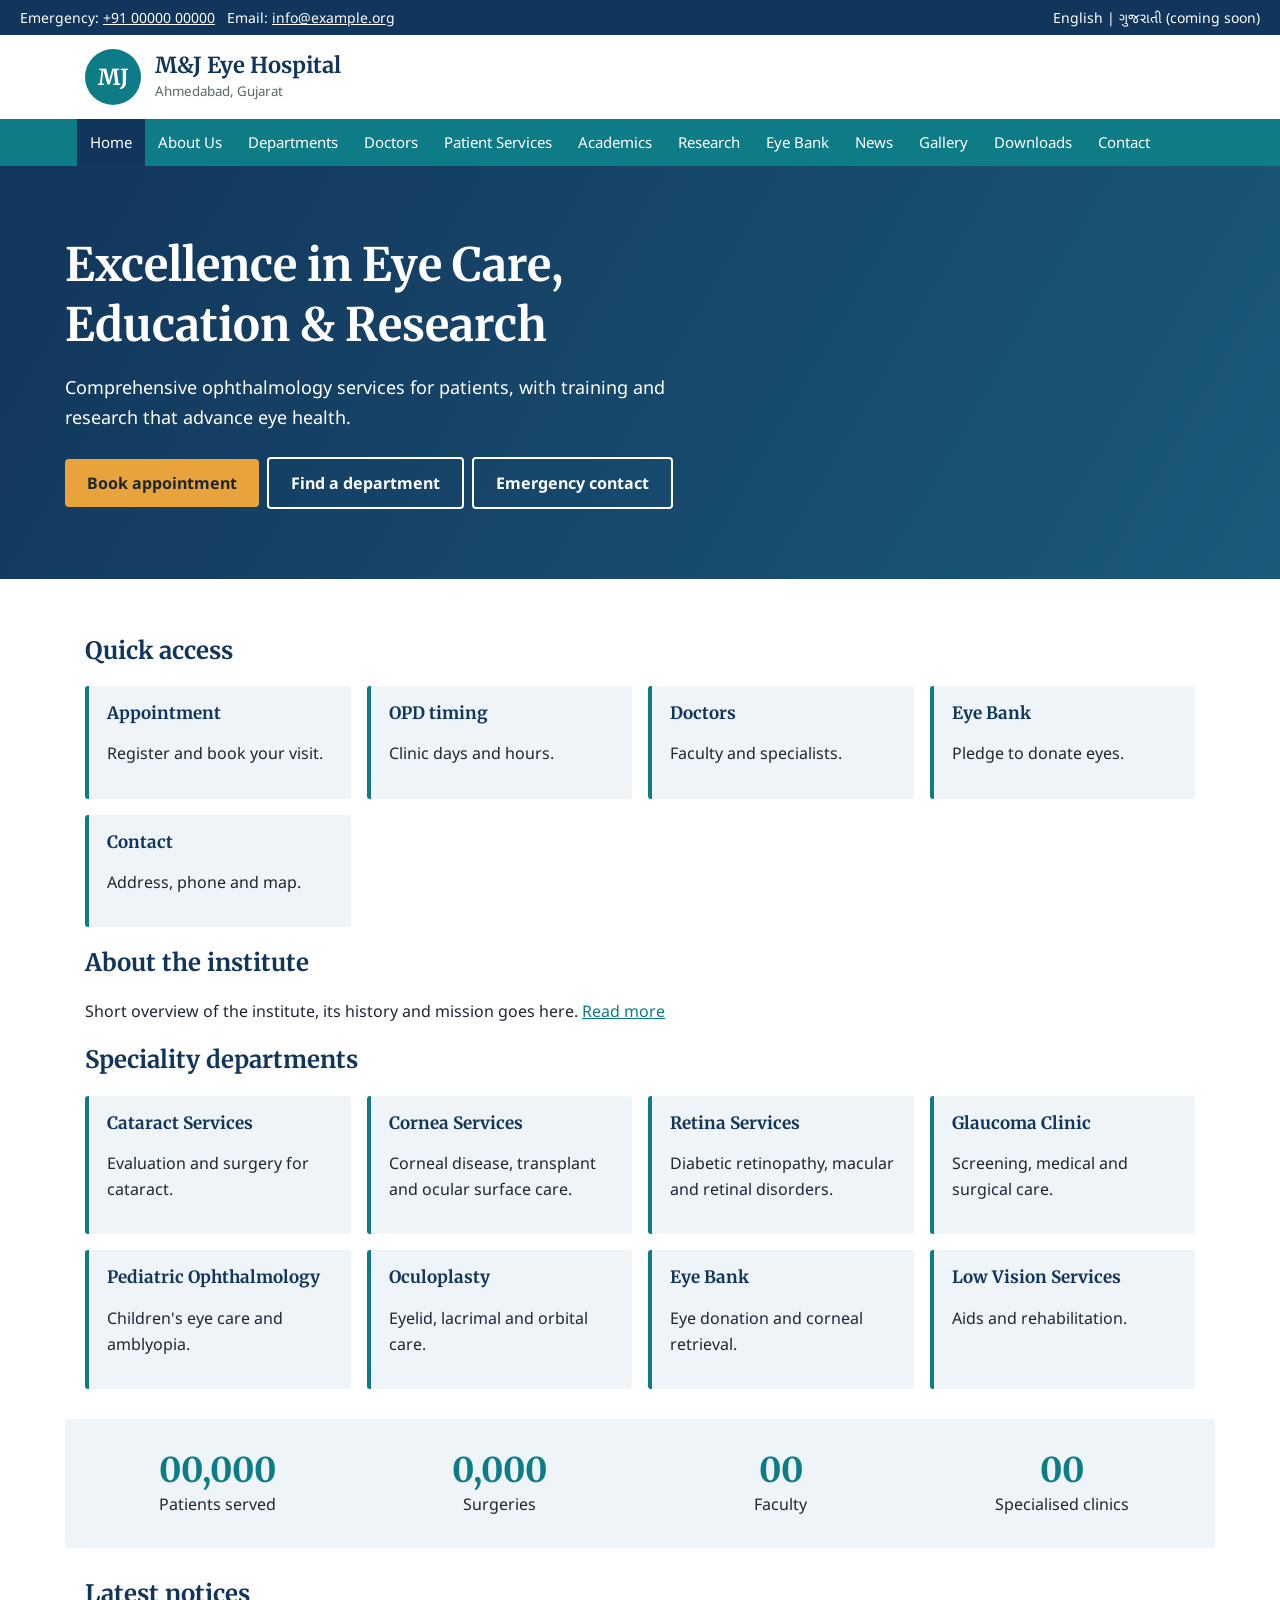
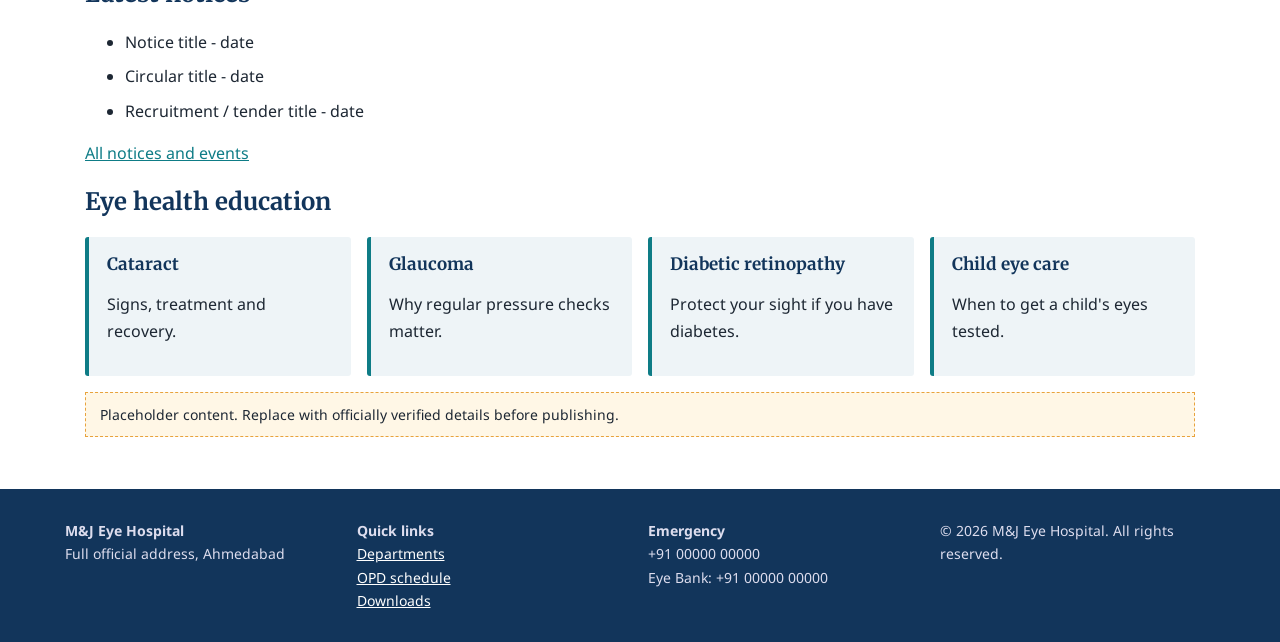
==== index.html @ 56517c9a "Add files via upload" ====
<!DOCTYPE html><html lang="en"><head><meta charset="utf-8"><meta name="viewport" content="width=device-width,initial-scale=1">
<title>Home | M&amp;J Eye Hospital, Ahmedabad</title><meta name="description" content="Eye care, education and research - M&amp;J Eye Hospital, Ahmedabad.">
<link rel="stylesheet" href="https://fonts.googleapis.com/css2?family=Merriweather:wght@700&family=Noto+Sans:wght@400;700&family=Noto+Sans+Gujarati&display=swap"><link rel="stylesheet" href="style.css"></head><body>
<div class="top"><span>Emergency: <a href="tel:+910000000000">+91 00000 00000</a> &nbsp; Email: <a href="mailto:info@example.org">info@example.org</a></span><span>English | ગુજરાતી (coming soon)</span></div>
<div class="brand"><div class="logo" aria-hidden="true">MJ</div><div><b>M&amp;J Eye Hospital</b><small>Ahmedabad, Gujarat</small></div></div>
<nav aria-label="Main"><ul><li><a href="index.html" class=on aria-current=page>Home</a></li><li><a href="about.html">About Us</a></li><li><a href="departments.html">Departments</a></li><li><a href="doctors.html">Doctors</a></li><li><a href="patient-services.html">Patient Services</a></li><li><a href="academics.html">Academics</a></li><li><a href="research.html">Research</a></li><li><a href="eye-bank.html">Eye Bank</a></li><li><a href="news.html">News</a></li><li><a href="gallery.html">Gallery</a></li><li><a href="downloads.html">Downloads</a></li><li><a href="contact.html">Contact</a></li></ul></nav><section class="hero"><div><h1>Excellence in Eye Care, Education &amp; Research</h1><p>Comprehensive ophthalmology services for patients, with training and research that advance eye health.</p><a class="btn" href="patient-services.html">Book appointment</a><a class="btn alt" href="departments.html">Find a department</a><a class="btn alt" href="contact.html">Emergency contact</a></div></section><main class="wrap"><h2>Quick access</h2><div class="grid"><div class="card"><h3>Appointment</h3><p>Register and book your visit.</p></div><div class="card"><h3>OPD timing</h3><p>Clinic days and hours.</p></div><div class="card"><h3>Doctors</h3><p>Faculty and specialists.</p></div><div class="card"><h3>Eye Bank</h3><p>Pledge to donate eyes.</p></div><div class="card"><h3>Contact</h3><p>Address, phone and map.</p></div></div>
<h2>About the institute</h2><p>Short overview of the institute, its history and mission goes here. <a href="about.html">Read more</a></p>
<h2>Speciality departments</h2><div class="grid"><div class="card"><h3>Cataract Services</h3><p>Evaluation and surgery for cataract.</p></div><div class="card"><h3>Cornea Services</h3><p>Corneal disease, transplant and ocular surface care.</p></div><div class="card"><h3>Retina Services</h3><p>Diabetic retinopathy, macular and retinal disorders.</p></div><div class="card"><h3>Glaucoma Clinic</h3><p>Screening, medical and surgical care.</p></div><div class="card"><h3>Pediatric Ophthalmology</h3><p>Children's eye care and amblyopia.</p></div><div class="card"><h3>Oculoplasty</h3><p>Eyelid, lacrimal and orbital care.</p></div><div class="card"><h3>Eye Bank</h3><p>Eye donation and corneal retrieval.</p></div><div class="card"><h3>Low Vision Services</h3><p>Aids and rehabilitation.</p></div></div>
<div class="stats" style="margin:30px -20px;padding:30px 20px"><div class="grid"><div><b>00,000</b>Patients served</div><div><b>0,000</b>Surgeries</div><div><b>00</b>Faculty</div><div><b>00</b>Specialised clinics</div></div></div>
<h2>Latest notices</h2><ul class="notice"><li>Notice title - date</li><li>Circular title - date</li><li>Recruitment / tender title - date</li></ul><p><a href="news.html">All notices and events</a></p>
<h2>Eye health education</h2><div class="grid"><div class="card"><h3>Cataract</h3><p>Signs, treatment and recovery.</p></div><div class="card"><h3>Glaucoma</h3><p>Why regular pressure checks matter.</p></div><div class="card"><h3>Diabetic retinopathy</h3><p>Protect your sight if you have diabetes.</p></div><div class="card"><h3>Child eye care</h3><p>When to get a child's eyes tested.</p></div></div><p class="ph">Placeholder content. Replace with officially verified details before publishing.</p></main>
<footer><div class="grid"><div><b>M&amp;J Eye Hospital</b><br>Full official address, Ahmedabad</div><div><b>Quick links</b><br><a href="departments.html">Departments</a><br><a href="doctors.html">OPD schedule</a><br><a href="downloads.html">Downloads</a></div><div><b>Emergency</b><br>+91 00000 00000<br>Eye Bank: +91 00000 00000</div><div>&copy; 2026 M&amp;J Eye Hospital. All rights reserved.</div></div></footer></body></html>
---- style.css ----
*{box-sizing:border-box}:root{--navy:#12355B;--teal:#0E7C86;--mist:#EEF4F7;--amber:#E8A33D;--ink:#1d2733}
body{margin:0;font:16px/1.65 'Noto Sans','Noto Sans Gujarati',sans-serif;color:var(--ink);background:#fff}
h1,h2,h3{font-family:'Merriweather',serif;color:var(--navy);line-height:1.3}a{color:var(--teal)}
.top{background:var(--navy);color:#fff;font-size:14px;padding:6px 20px;display:flex;justify-content:space-between;flex-wrap:wrap;gap:8px}.top a{color:#fff}
.brand{display:flex;align-items:center;gap:14px;padding:14px 20px;max-width:1150px;margin:auto}.logo{width:56px;height:56px;border-radius:50%;background:var(--teal);color:#fff;display:grid;place-items:center;font:700 22px Merriweather,serif}
.brand b{font:700 22px Merriweather,serif;color:var(--navy)}.brand small{display:block;color:#566}
nav{background:var(--teal)}nav ul{list-style:none;margin:auto;padding:0 12px;max-width:1150px;display:flex;flex-wrap:wrap}nav a{display:block;padding:11px 13px;color:#fff;text-decoration:none;font-size:15px}nav a:hover,nav a.on{background:var(--navy)}
a:focus-visible,button:focus-visible{outline:3px solid var(--amber);outline-offset:2px}
.wrap{max-width:1150px;margin:auto;padding:36px 20px}
.hero{background:linear-gradient(120deg,var(--navy),#1b5a7a);color:#fff;padding:70px 20px}.hero div{max-width:1150px;margin:auto}.hero h1{color:#fff;font-size:clamp(28px,5vw,46px);margin:0 0 10px;max-width:700px}.hero p{max-width:600px;font-size:18px}
.btn{display:inline-block;background:var(--amber);color:#1d2733;padding:11px 22px;border-radius:4px;font-weight:700;text-decoration:none;margin:6px 8px 0 0}.btn.alt{background:transparent;color:#fff;border:2px solid #fff}
.grid{display:grid;grid-template-columns:repeat(auto-fit,minmax(210px,1fr));gap:16px}
.card{background:var(--mist);border-left:4px solid var(--teal);padding:16px 18px;border-radius:3px}.card h3{margin:0 0 6px;font-size:17px}
.stats{background:var(--mist)}.stats .grid{text-align:center}.stats b{display:block;font:700 34px Merriweather,serif;color:var(--teal)}
.notice li{margin-bottom:8px}.ph{background:#fff7e6;border:1px dashed var(--amber);padding:10px 14px;font-size:14px;margin:16px 0}
.pic{aspect-ratio:4/3;background:#cfdde5;display:grid;place-items:center;color:#456;border-radius:3px}
table{border-collapse:collapse;width:100%}td,th{border:1px solid #c9d6de;padding:8px 10px;text-align:left}th{background:var(--mist)}
input,textarea{width:100%;padding:10px;border:1px solid #9ab;border-radius:3px;font:inherit;margin:4px 0 12px}
footer{background:var(--navy);color:#dde;padding:30px 20px;font-size:14px}footer .grid{max-width:1150px;margin:auto}footer a{color:#fff}
@media(max-width:640px){nav a{padding:9px 10px}}@media print{nav,.top{display:none}}
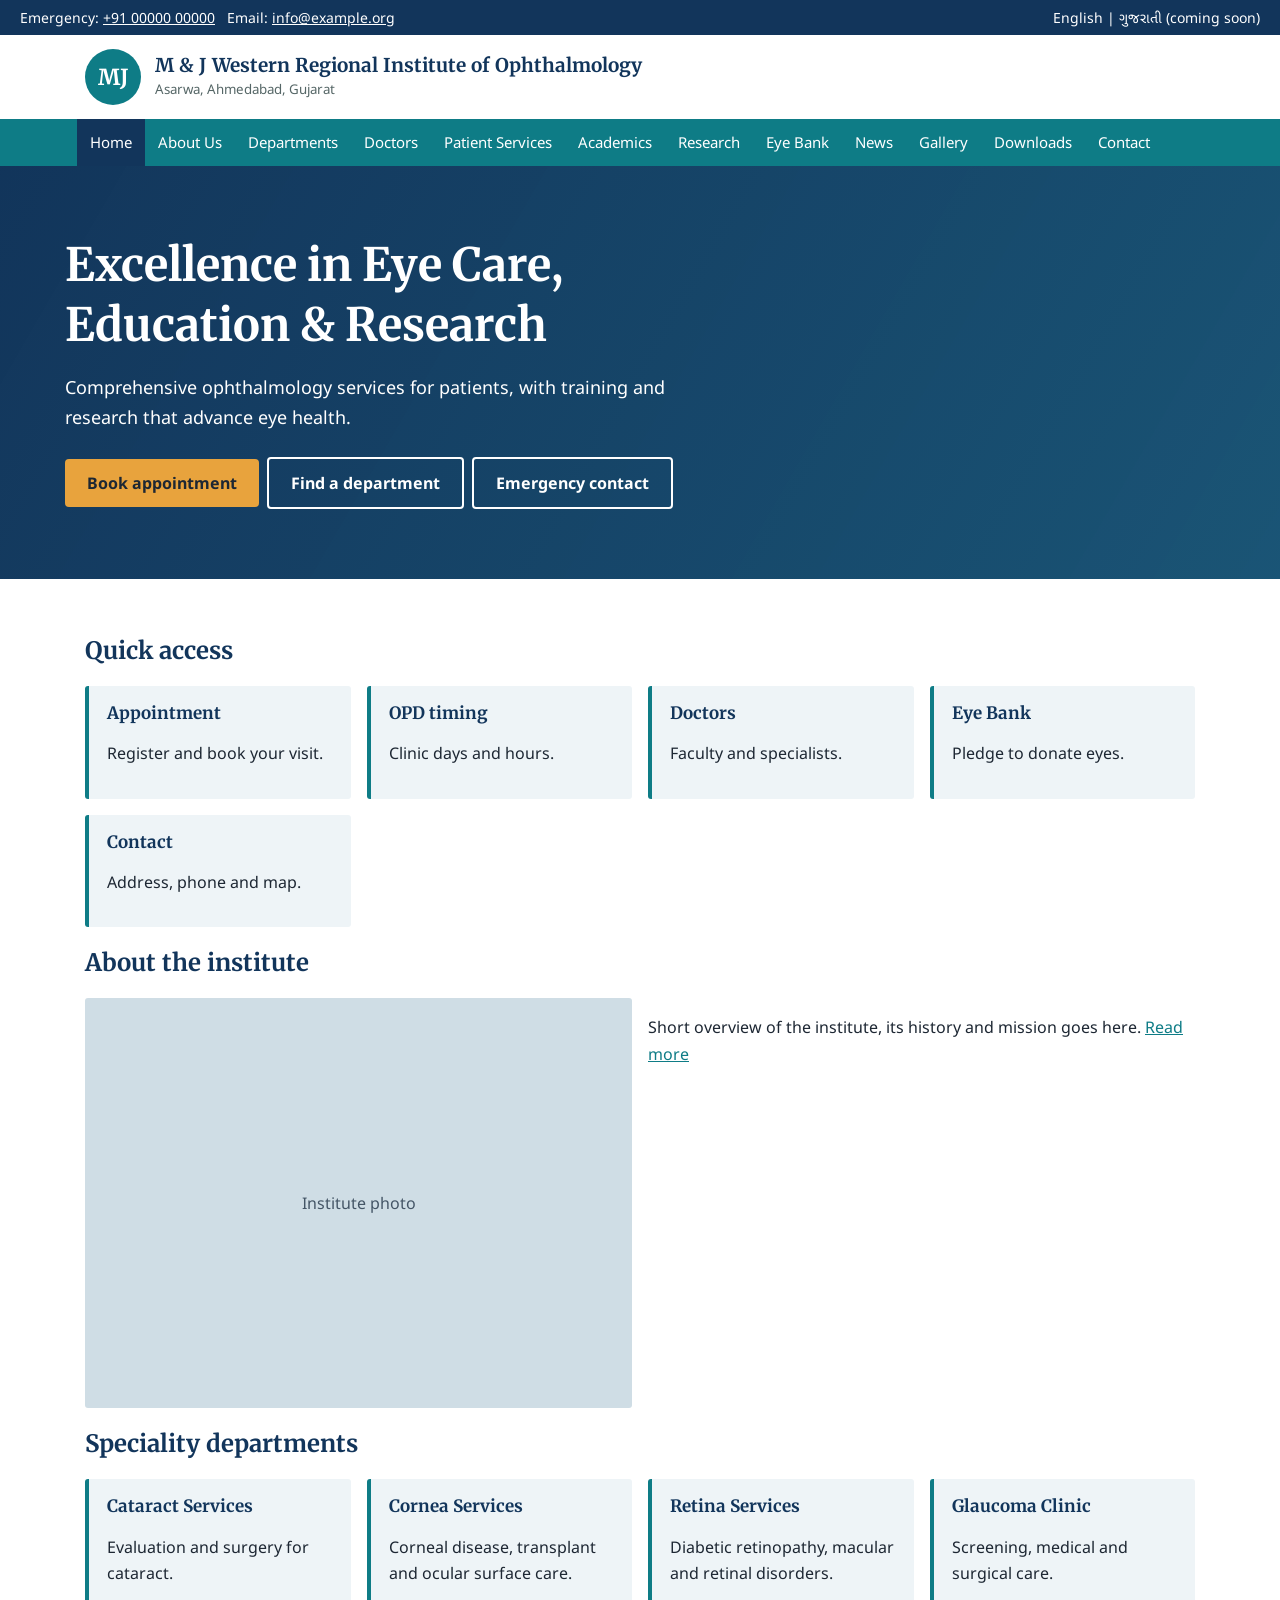
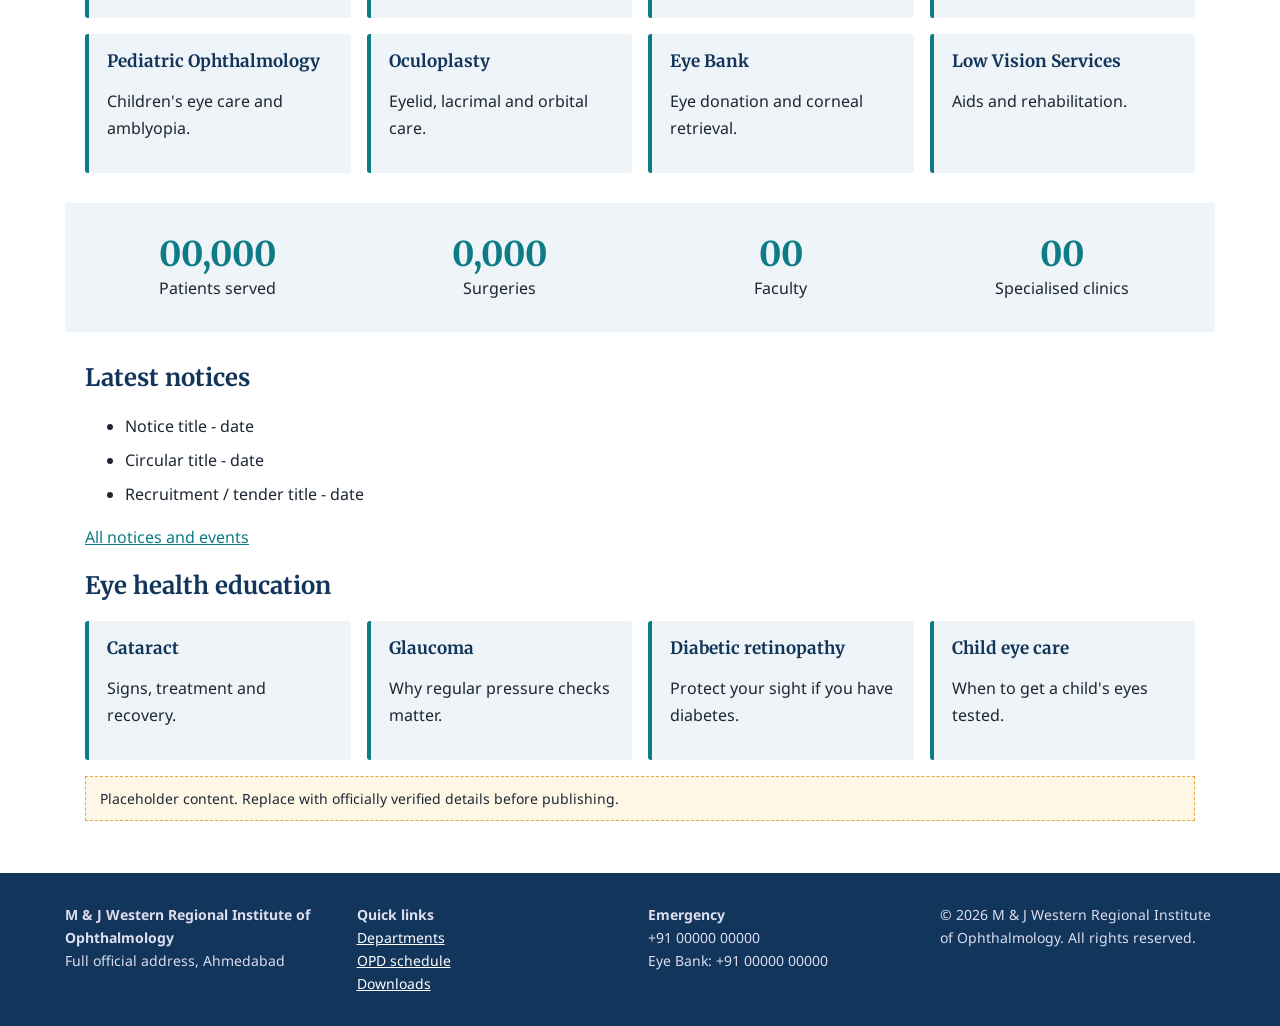
==== commit ead1ea1a: "Add files via upload" ====
--- a/index.html
+++ b/index.html
@@ -1,12 +1,12 @@
 <!DOCTYPE html><html lang="en"><head><meta charset="utf-8"><meta name="viewport" content="width=device-width,initial-scale=1">
-<title>Home | M&amp;J Eye Hospital, Ahmedabad</title><meta name="description" content="Eye care, education and research - M&amp;J Eye Hospital, Ahmedabad.">
+<title>Home | M &amp; J Western Regional Institute of Ophthalmology, Ahmedabad</title><meta name="description" content="Eye care, education and research - M &amp; J Western Regional Institute of Ophthalmology, Ahmedabad.">
 <link rel="stylesheet" href="https://fonts.googleapis.com/css2?family=Merriweather:wght@700&family=Noto+Sans:wght@400;700&family=Noto+Sans+Gujarati&display=swap"><link rel="stylesheet" href="style.css"></head><body>
 <div class="top"><span>Emergency: <a href="tel:+910000000000">+91 00000 00000</a> &nbsp; Email: <a href="mailto:info@example.org">info@example.org</a></span><span>English | ગુજરાતી (coming soon)</span></div>
-<div class="brand"><div class="logo" aria-hidden="true">MJ</div><div><b>M&amp;J Eye Hospital</b><small>Ahmedabad, Gujarat</small></div></div>
+<div class="brand"><img class="logo" src="Webfoto/logo.png" alt="" width="56" height="56" onerror="this.outerHTML='<div class=logo aria-hidden=true>MJ</div>'"><div><b>M &amp; J Western Regional Institute of Ophthalmology</b><small>Asarwa, Ahmedabad, Gujarat</small></div></div>
 <nav aria-label="Main"><ul><li><a href="index.html" class=on aria-current=page>Home</a></li><li><a href="about.html">About Us</a></li><li><a href="departments.html">Departments</a></li><li><a href="doctors.html">Doctors</a></li><li><a href="patient-services.html">Patient Services</a></li><li><a href="academics.html">Academics</a></li><li><a href="research.html">Research</a></li><li><a href="eye-bank.html">Eye Bank</a></li><li><a href="news.html">News</a></li><li><a href="gallery.html">Gallery</a></li><li><a href="downloads.html">Downloads</a></li><li><a href="contact.html">Contact</a></li></ul></nav><section class="hero"><div><h1>Excellence in Eye Care, Education &amp; Research</h1><p>Comprehensive ophthalmology services for patients, with training and research that advance eye health.</p><a class="btn" href="patient-services.html">Book appointment</a><a class="btn alt" href="departments.html">Find a department</a><a class="btn alt" href="contact.html">Emergency contact</a></div></section><main class="wrap"><h2>Quick access</h2><div class="grid"><div class="card"><h3>Appointment</h3><p>Register and book your visit.</p></div><div class="card"><h3>OPD timing</h3><p>Clinic days and hours.</p></div><div class="card"><h3>Doctors</h3><p>Faculty and specialists.</p></div><div class="card"><h3>Eye Bank</h3><p>Pledge to donate eyes.</p></div><div class="card"><h3>Contact</h3><p>Address, phone and map.</p></div></div>
-<h2>About the institute</h2><p>Short overview of the institute, its history and mission goes here. <a href="about.html">Read more</a></p>
+<h2>About the institute</h2><div class="grid"><div class="pic"><img src="Webfoto/about.jpg" alt="" loading="lazy" onerror="this.remove()">Institute photo</div><p>Short overview of the institute, its history and mission goes here. <a href="about.html">Read more</a></p></div>
 <h2>Speciality departments</h2><div class="grid"><div class="card"><h3>Cataract Services</h3><p>Evaluation and surgery for cataract.</p></div><div class="card"><h3>Cornea Services</h3><p>Corneal disease, transplant and ocular surface care.</p></div><div class="card"><h3>Retina Services</h3><p>Diabetic retinopathy, macular and retinal disorders.</p></div><div class="card"><h3>Glaucoma Clinic</h3><p>Screening, medical and surgical care.</p></div><div class="card"><h3>Pediatric Ophthalmology</h3><p>Children's eye care and amblyopia.</p></div><div class="card"><h3>Oculoplasty</h3><p>Eyelid, lacrimal and orbital care.</p></div><div class="card"><h3>Eye Bank</h3><p>Eye donation and corneal retrieval.</p></div><div class="card"><h3>Low Vision Services</h3><p>Aids and rehabilitation.</p></div></div>
 <div class="stats" style="margin:30px -20px;padding:30px 20px"><div class="grid"><div><b>00,000</b>Patients served</div><div><b>0,000</b>Surgeries</div><div><b>00</b>Faculty</div><div><b>00</b>Specialised clinics</div></div></div>
 <h2>Latest notices</h2><ul class="notice"><li>Notice title - date</li><li>Circular title - date</li><li>Recruitment / tender title - date</li></ul><p><a href="news.html">All notices and events</a></p>
 <h2>Eye health education</h2><div class="grid"><div class="card"><h3>Cataract</h3><p>Signs, treatment and recovery.</p></div><div class="card"><h3>Glaucoma</h3><p>Why regular pressure checks matter.</p></div><div class="card"><h3>Diabetic retinopathy</h3><p>Protect your sight if you have diabetes.</p></div><div class="card"><h3>Child eye care</h3><p>When to get a child's eyes tested.</p></div></div><p class="ph">Placeholder content. Replace with officially verified details before publishing.</p></main>
-<footer><div class="grid"><div><b>M&amp;J Eye Hospital</b><br>Full official address, Ahmedabad</div><div><b>Quick links</b><br><a href="departments.html">Departments</a><br><a href="doctors.html">OPD schedule</a><br><a href="downloads.html">Downloads</a></div><div><b>Emergency</b><br>+91 00000 00000<br>Eye Bank: +91 00000 00000</div><div>&copy; 2026 M&amp;J Eye Hospital. All rights reserved.</div></div></footer></body></html>+<footer><div class="grid"><div><b>M &amp; J Western Regional Institute of Ophthalmology</b><br>Full official address, Ahmedabad</div><div><b>Quick links</b><br><a href="departments.html">Departments</a><br><a href="doctors.html">OPD schedule</a><br><a href="downloads.html">Downloads</a></div><div><b>Emergency</b><br>+91 00000 00000<br>Eye Bank: +91 00000 00000</div><div>&copy; 2026 M &amp; J Western Regional Institute of Ophthalmology. All rights reserved.</div></div></footer></body></html>
--- a/style.css
+++ b/style.css
@@ -2,19 +2,20 @@
 body{margin:0;font:16px/1.65 'Noto Sans','Noto Sans Gujarati',sans-serif;color:var(--ink);background:#fff}
 h1,h2,h3{font-family:'Merriweather',serif;color:var(--navy);line-height:1.3}a{color:var(--teal)}
 .top{background:var(--navy);color:#fff;font-size:14px;padding:6px 20px;display:flex;justify-content:space-between;flex-wrap:wrap;gap:8px}.top a{color:#fff}
-.brand{display:flex;align-items:center;gap:14px;padding:14px 20px;max-width:1150px;margin:auto}.logo{width:56px;height:56px;border-radius:50%;background:var(--teal);color:#fff;display:grid;place-items:center;font:700 22px Merriweather,serif}
+.brand{display:flex;align-items:center;gap:14px;padding:14px 20px;max-width:1150px;margin:auto}.logo{width:56px;height:56px;border-radius:50%;object-fit:contain;background:var(--teal);color:#fff;display:grid;place-items:center;font:700 22px Merriweather,serif}
 .brand b{font:700 22px Merriweather,serif;color:var(--navy)}.brand small{display:block;color:#566}
 nav{background:var(--teal)}nav ul{list-style:none;margin:auto;padding:0 12px;max-width:1150px;display:flex;flex-wrap:wrap}nav a{display:block;padding:11px 13px;color:#fff;text-decoration:none;font-size:15px}nav a:hover,nav a.on{background:var(--navy)}
 a:focus-visible,button:focus-visible{outline:3px solid var(--amber);outline-offset:2px}
 .wrap{max-width:1150px;margin:auto;padding:36px 20px}
-.hero{background:linear-gradient(120deg,var(--navy),#1b5a7a);color:#fff;padding:70px 20px}.hero div{max-width:1150px;margin:auto}.hero h1{color:#fff;font-size:clamp(28px,5vw,46px);margin:0 0 10px;max-width:700px}.hero p{max-width:600px;font-size:18px}
+.hero{background:linear-gradient(120deg,rgba(18,53,91,.92),rgba(27,90,122,.85)),url(Webfoto/hero.jpg) center/cover,var(--navy);color:#fff;padding:70px 20px}.hero div{max-width:1150px;margin:auto}.hero h1{color:#fff;font-size:clamp(28px,5vw,46px);margin:0 0 10px;max-width:700px}.hero p{max-width:600px;font-size:18px}
 .btn{display:inline-block;background:var(--amber);color:#1d2733;padding:11px 22px;border-radius:4px;font-weight:700;text-decoration:none;margin:6px 8px 0 0}.btn.alt{background:transparent;color:#fff;border:2px solid #fff}
 .grid{display:grid;grid-template-columns:repeat(auto-fit,minmax(210px,1fr));gap:16px}
 .card{background:var(--mist);border-left:4px solid var(--teal);padding:16px 18px;border-radius:3px}.card h3{margin:0 0 6px;font-size:17px}
 .stats{background:var(--mist)}.stats .grid{text-align:center}.stats b{display:block;font:700 34px Merriweather,serif;color:var(--teal)}
 .notice li{margin-bottom:8px}.ph{background:#fff7e6;border:1px dashed var(--amber);padding:10px 14px;font-size:14px;margin:16px 0}
-.pic{aspect-ratio:4/3;background:#cfdde5;display:grid;place-items:center;color:#456;border-radius:3px}
+.pic{position:relative;overflow:hidden;aspect-ratio:4/3;background:#cfdde5;display:grid;place-items:center;color:#456;border-radius:3px}
 table{border-collapse:collapse;width:100%}td,th{border:1px solid #c9d6de;padding:8px 10px;text-align:left}th{background:var(--mist)}
 input,textarea{width:100%;padding:10px;border:1px solid #9ab;border-radius:3px;font:inherit;margin:4px 0 12px}
 footer{background:var(--navy);color:#dde;padding:30px 20px;font-size:14px}footer .grid{max-width:1150px;margin:auto}footer a{color:#fff}
-@media(max-width:640px){nav a{padding:9px 10px}}@media print{nav,.top{display:none}}+@media(max-width:640px){nav a{padding:9px 10px}}@media print{nav,.top{display:none}}
+.pic img{position:absolute;inset:0;width:100%;height:100%;object-fit:cover}.brand b{font-size:19px}
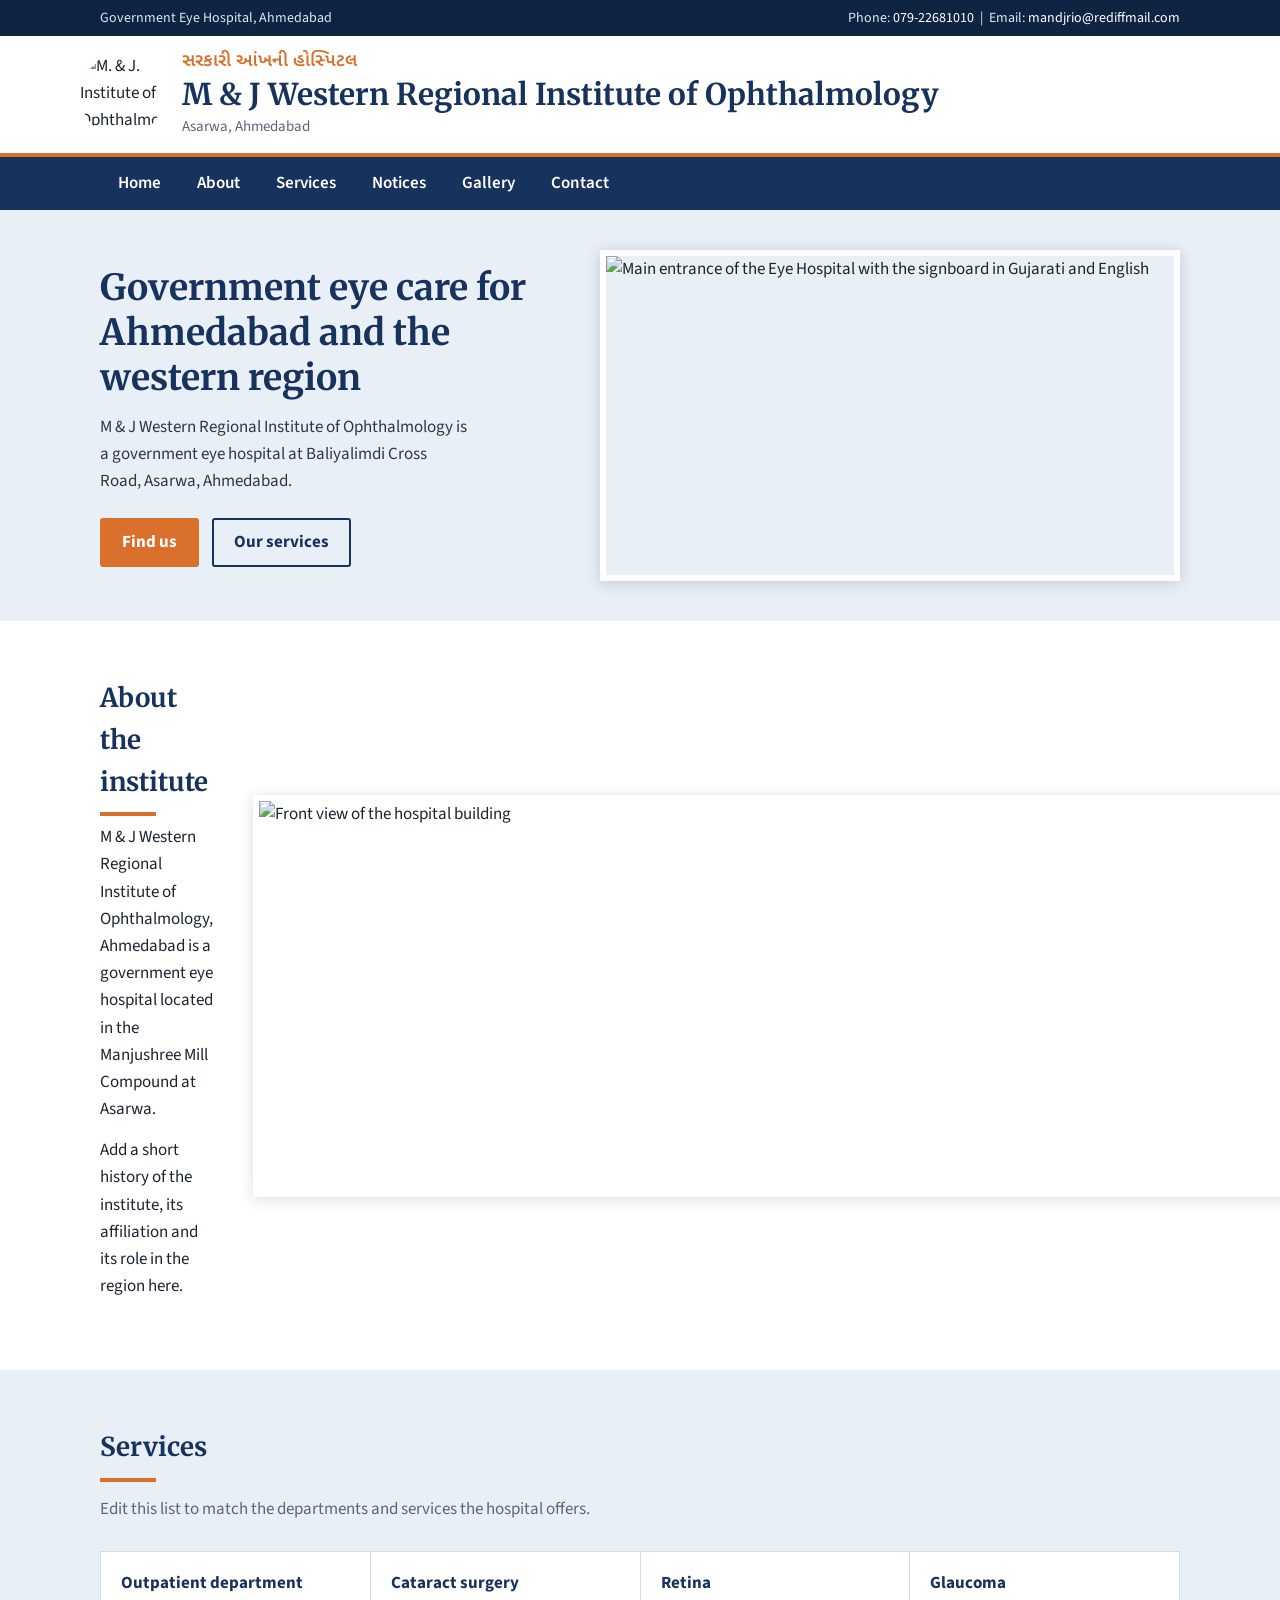
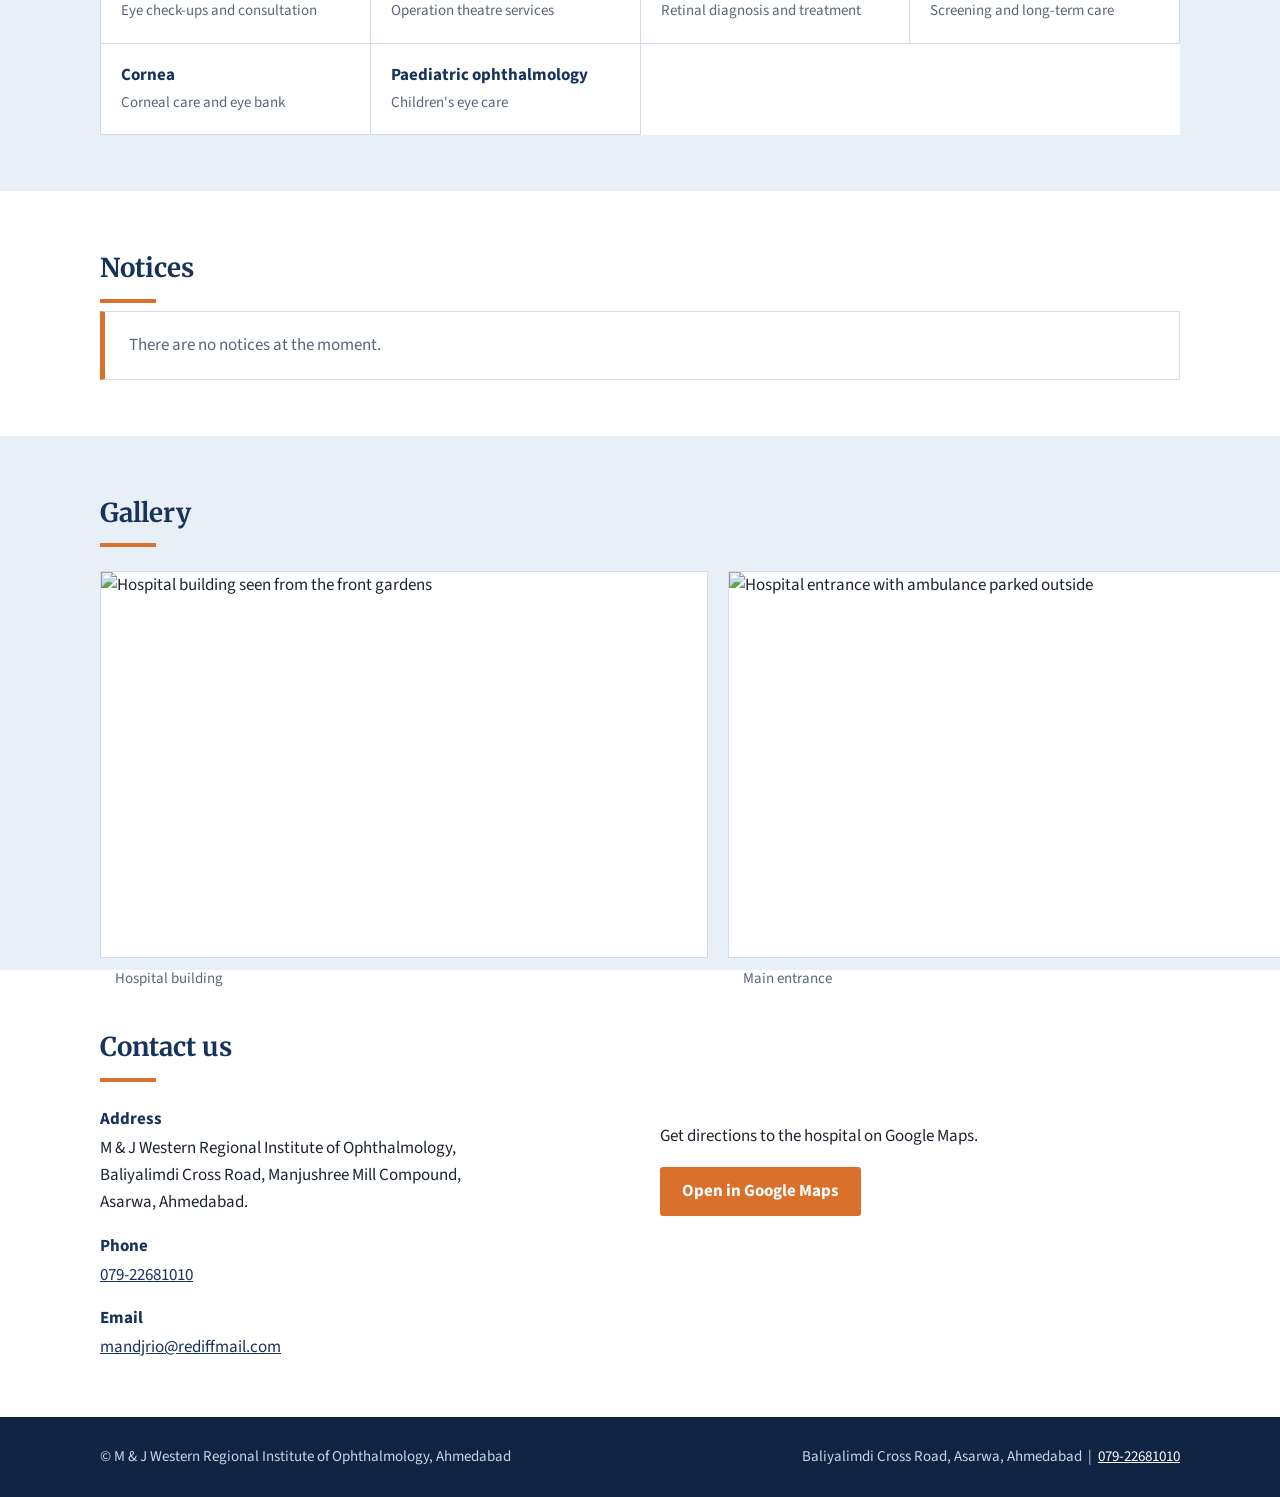
==== commit a6f54fb2: "Add files via upload" ====
--- a/index.html
+++ b/index.html
@@ -1,12 +1,249 @@
-<!DOCTYPE html><html lang="en"><head><meta charset="utf-8"><meta name="viewport" content="width=device-width,initial-scale=1">
-<title>Home | M &amp; J Western Regional Institute of Ophthalmology, Ahmedabad</title><meta name="description" content="Eye care, education and research - M &amp; J Western Regional Institute of Ophthalmology, Ahmedabad.">
-<link rel="stylesheet" href="https://fonts.googleapis.com/css2?family=Merriweather:wght@700&family=Noto+Sans:wght@400;700&family=Noto+Sans+Gujarati&display=swap"><link rel="stylesheet" href="style.css"></head><body>
-<div class="top"><span>Emergency: <a href="tel:+910000000000">+91 00000 00000</a> &nbsp; Email: <a href="mailto:info@example.org">info@example.org</a></span><span>English | ગુજરાતી (coming soon)</span></div>
-<div class="brand"><img class="logo" src="Webfoto/logo.png" alt="" width="56" height="56" onerror="this.outerHTML='<div class=logo aria-hidden=true>MJ</div>'"><div><b>M &amp; J Western Regional Institute of Ophthalmology</b><small>Asarwa, Ahmedabad, Gujarat</small></div></div>
-<nav aria-label="Main"><ul><li><a href="index.html" class=on aria-current=page>Home</a></li><li><a href="about.html">About Us</a></li><li><a href="departments.html">Departments</a></li><li><a href="doctors.html">Doctors</a></li><li><a href="patient-services.html">Patient Services</a></li><li><a href="academics.html">Academics</a></li><li><a href="research.html">Research</a></li><li><a href="eye-bank.html">Eye Bank</a></li><li><a href="news.html">News</a></li><li><a href="gallery.html">Gallery</a></li><li><a href="downloads.html">Downloads</a></li><li><a href="contact.html">Contact</a></li></ul></nav><section class="hero"><div><h1>Excellence in Eye Care, Education &amp; Research</h1><p>Comprehensive ophthalmology services for patients, with training and research that advance eye health.</p><a class="btn" href="patient-services.html">Book appointment</a><a class="btn alt" href="departments.html">Find a department</a><a class="btn alt" href="contact.html">Emergency contact</a></div></section><main class="wrap"><h2>Quick access</h2><div class="grid"><div class="card"><h3>Appointment</h3><p>Register and book your visit.</p></div><div class="card"><h3>OPD timing</h3><p>Clinic days and hours.</p></div><div class="card"><h3>Doctors</h3><p>Faculty and specialists.</p></div><div class="card"><h3>Eye Bank</h3><p>Pledge to donate eyes.</p></div><div class="card"><h3>Contact</h3><p>Address, phone and map.</p></div></div>
-<h2>About the institute</h2><div class="grid"><div class="pic"><img src="Webfoto/about.jpg" alt="" loading="lazy" onerror="this.remove()">Institute photo</div><p>Short overview of the institute, its history and mission goes here. <a href="about.html">Read more</a></p></div>
-<h2>Speciality departments</h2><div class="grid"><div class="card"><h3>Cataract Services</h3><p>Evaluation and surgery for cataract.</p></div><div class="card"><h3>Cornea Services</h3><p>Corneal disease, transplant and ocular surface care.</p></div><div class="card"><h3>Retina Services</h3><p>Diabetic retinopathy, macular and retinal disorders.</p></div><div class="card"><h3>Glaucoma Clinic</h3><p>Screening, medical and surgical care.</p></div><div class="card"><h3>Pediatric Ophthalmology</h3><p>Children's eye care and amblyopia.</p></div><div class="card"><h3>Oculoplasty</h3><p>Eyelid, lacrimal and orbital care.</p></div><div class="card"><h3>Eye Bank</h3><p>Eye donation and corneal retrieval.</p></div><div class="card"><h3>Low Vision Services</h3><p>Aids and rehabilitation.</p></div></div>
-<div class="stats" style="margin:30px -20px;padding:30px 20px"><div class="grid"><div><b>00,000</b>Patients served</div><div><b>0,000</b>Surgeries</div><div><b>00</b>Faculty</div><div><b>00</b>Specialised clinics</div></div></div>
-<h2>Latest notices</h2><ul class="notice"><li>Notice title - date</li><li>Circular title - date</li><li>Recruitment / tender title - date</li></ul><p><a href="news.html">All notices and events</a></p>
-<h2>Eye health education</h2><div class="grid"><div class="card"><h3>Cataract</h3><p>Signs, treatment and recovery.</p></div><div class="card"><h3>Glaucoma</h3><p>Why regular pressure checks matter.</p></div><div class="card"><h3>Diabetic retinopathy</h3><p>Protect your sight if you have diabetes.</p></div><div class="card"><h3>Child eye care</h3><p>When to get a child's eyes tested.</p></div></div><p class="ph">Placeholder content. Replace with officially verified details before publishing.</p></main>
-<footer><div class="grid"><div><b>M &amp; J Western Regional Institute of Ophthalmology</b><br>Full official address, Ahmedabad</div><div><b>Quick links</b><br><a href="departments.html">Departments</a><br><a href="doctors.html">OPD schedule</a><br><a href="downloads.html">Downloads</a></div><div><b>Emergency</b><br>+91 00000 00000<br>Eye Bank: +91 00000 00000</div><div>&copy; 2026 M &amp; J Western Regional Institute of Ophthalmology. All rights reserved.</div></div></footer></body></html>+<!DOCTYPE html>
+<html lang="en">
+<head>
+<meta charset="utf-8">
+<meta name="viewport" content="width=device-width, initial-scale=1">
+<title>M &amp; J Western Regional Institute of Ophthalmology, Ahmedabad</title>
+<meta name="description" content="M &amp; J Western Regional Institute of Ophthalmology, Government Eye Hospital, Asarwa, Ahmedabad. Address, contact details and services.">
+<link rel="icon" href="Webfoto/logo.jpeg">
+<link rel="preconnect" href="https://fonts.googleapis.com">
+<link rel="preconnect" href="https://fonts.gstatic.com" crossorigin>
+<link href="https://fonts.googleapis.com/css2?family=Merriweather:wght@700&family=Noto+Sans+Gujarati:wght@400;600&family=Source+Sans+3:wght@400;600;700&display=swap" rel="stylesheet">
+<style>
+  :root {
+    --navy: #17325c;
+    --navy-deep: #0f2442;
+    --saffron: #d9702b;
+    --sky: #e8eff7;
+    --paper: #ffffff;
+    --ink: #1c2430;
+    --muted: #5a6677;
+    --line: #d3dce8;
+    --max: 1120px;
+  }
+  * { box-sizing: border-box; }
+  html { scroll-behavior: smooth; scroll-padding-top: 76px; }
+  body {
+    margin: 0;
+    font-family: "Source Sans 3", "Noto Sans Gujarati", system-ui, sans-serif;
+    font-size: 17px;
+    line-height: 1.6;
+    color: var(--ink);
+    background: var(--paper);
+  }
+  img { max-width: 100%; display: block; }
+  a { color: var(--navy); }
+  a:focus-visible, button:focus-visible { outline: 3px solid var(--saffron); outline-offset: 2px; }
+  .wrap { max-width: var(--max); margin: 0 auto; padding: 0 20px; }
+
+  /* Top strip */
+  .strip { background: var(--navy-deep); color: #dbe6f5; font-size: 14px; }
+  .strip .wrap { display: flex; flex-wrap: wrap; gap: 6px 24px; justify-content: space-between; padding-top: 7px; padding-bottom: 7px; }
+  .strip a { color: #fff; text-decoration: none; }
+  .strip a:hover { text-decoration: underline; }
+
+  /* Header */
+  header.site { background: var(--paper); border-bottom: 4px solid var(--saffron); }
+  .brand { display: flex; align-items: center; gap: 18px; padding: 14px 0; }
+  .brand img { width: 84px; height: 84px; border-radius: 50%; flex: none; }
+  .brand .gu { font-family: "Noto Sans Gujarati", sans-serif; font-weight: 600; color: var(--saffron); font-size: 18px; line-height: 1.3; }
+  .brand h1 { font-family: Merriweather, Georgia, serif; font-size: clamp(20px, 3.2vw, 30px); line-height: 1.25; margin: 2px 0 0; color: var(--navy); }
+  .brand .sub { color: var(--muted); font-size: 15px; margin-top: 2px; }
+
+  nav.main { background: var(--navy); position: sticky; top: 0; z-index: 10; }
+  nav.main ul { list-style: none; margin: 0; padding: 0; display: flex; flex-wrap: wrap; }
+  nav.main a { display: block; padding: 13px 18px; color: #fff; text-decoration: none; font-weight: 600; }
+  nav.main a:hover { background: var(--navy-deep); }
+
+  /* Hero */
+  .hero { background: var(--sky); }
+  .hero .wrap { display: grid; grid-template-columns: 1fr 1.25fr; gap: 36px; align-items: center; padding-top: 40px; padding-bottom: 40px; }
+  .hero h2 { font-family: Merriweather, Georgia, serif; font-size: clamp(24px, 3.4vw, 36px); line-height: 1.25; margin: 0 0 14px; color: var(--navy); }
+  .hero p { margin: 0 0 22px; max-width: 46ch; color: #2c3748; }
+  .btn { display: inline-block; padding: 11px 22px; background: var(--saffron); color: #fff; text-decoration: none; font-weight: 700; border-radius: 3px; margin-right: 10px; }
+  .btn:hover { background: #bf5f20; }
+  .btn.alt { background: transparent; color: var(--navy); border: 2px solid var(--navy); padding: 9px 20px; }
+  .btn.alt:hover { background: var(--navy); color: #fff; }
+  .hero figure { margin: 0; }
+  .hero img { width: 100%; height: auto; border: 6px solid #fff; box-shadow: 0 2px 14px rgba(15, 36, 66, .18); }
+
+  /* Sections */
+  section { padding: 56px 0; }
+  section.tint { background: var(--sky); }
+  h2.title { font-family: Merriweather, Georgia, serif; font-size: 26px; color: var(--navy); margin: 0 0 8px; }
+  h2.title::after { content: ""; display: block; width: 56px; height: 4px; background: var(--saffron); margin-top: 10px; }
+  .lead { color: var(--muted); max-width: 62ch; margin: 14px 0 28px; }
+
+  .about { display: grid; grid-template-columns: 1.2fr 1fr; gap: 40px; align-items: center; }
+  .about p { margin: 0 0 14px; }
+  .about img { width: 100%; border: 6px solid #fff; box-shadow: 0 2px 14px rgba(15, 36, 66, .15); }
+
+  .services { list-style: none; margin: 0; padding: 0; display: grid; grid-template-columns: repeat(auto-fill, minmax(240px, 1fr)); gap: 0; border-top: 1px solid var(--line); border-left: 1px solid var(--line); background: #fff; }
+  .services li { padding: 18px 20px; border-right: 1px solid var(--line); border-bottom: 1px solid var(--line); }
+  .services strong { display: block; color: var(--navy); }
+  .services span { color: var(--muted); font-size: 15px; }
+
+  .notices { background: #fff; border: 1px solid var(--line); border-left: 5px solid var(--saffron); padding: 20px 24px; }
+  .notices p { margin: 0; color: var(--muted); }
+
+  .gallery { display: grid; grid-template-columns: 1fr 1fr; gap: 20px; }
+  .gallery figure { margin: 0; background: #fff; border: 1px solid var(--line); }
+  .gallery img { width: 100%; height: 100%; object-fit: cover; aspect-ratio: 16 / 9; }
+  .gallery figcaption { padding: 10px 14px; font-size: 15px; color: var(--muted); }
+
+  .contact { display: grid; grid-template-columns: 1fr 1fr; gap: 40px; }
+  .contact dl { margin: 0; }
+  .contact dt { font-weight: 700; color: var(--navy); margin-top: 16px; }
+  .contact dt:first-child { margin-top: 0; }
+  .contact dd { margin: 2px 0 0; }
+  .contact address { font-style: normal; }
+
+  footer { background: var(--navy-deep); color: #c9d6ea; padding: 28px 0; font-size: 15px; }
+  footer .wrap { display: flex; flex-wrap: wrap; gap: 8px 32px; justify-content: space-between; }
+  footer a { color: #fff; }
+
+  @media (max-width: 800px) {
+    .hero .wrap, .about, .contact, .gallery { grid-template-columns: 1fr; }
+    .brand img { width: 64px; height: 64px; }
+    nav.main a { padding: 11px 14px; }
+  }
+  @media (prefers-reduced-motion: reduce) { html { scroll-behavior: auto; } }
+</style>
+</head>
+<body>
+
+<div class="strip">
+  <div class="wrap">
+    <span>Government Eye Hospital, Ahmedabad</span>
+    <span>Phone: <a href="tel:07922681010">079-22681010</a> &nbsp;|&nbsp; Email: <a href="mailto:mandjrio@rediffmail.com">mandjrio@rediffmail.com</a></span>
+  </div>
+</div>
+
+<header class="site">
+  <div class="wrap brand">
+    <img src="Webfoto/logo.jpeg" alt="M. &amp; J. Institute of Ophthalmology, Ahmedabad emblem" width="84" height="84">
+    <div>
+      <div class="gu" lang="gu">સરકારી આંખની હોસ્પિટલ</div>
+      <h1>M &amp; J Western Regional Institute of Ophthalmology</h1>
+      <div class="sub">Asarwa, Ahmedabad</div>
+    </div>
+  </div>
+</header>
+
+<nav class="main" aria-label="Main">
+  <div class="wrap">
+    <ul>
+      <li><a href="#home">Home</a></li>
+      <li><a href="#about">About</a></li>
+      <li><a href="#services">Services</a></li>
+      <li><a href="#notices">Notices</a></li>
+      <li><a href="#gallery">Gallery</a></li>
+      <li><a href="#contact">Contact</a></li>
+    </ul>
+  </div>
+</nav>
+
+<main>
+  <div class="hero" id="home">
+    <div class="wrap">
+      <div>
+        <h2>Government eye care for Ahmedabad and the western region</h2>
+        <p>M &amp; J Western Regional Institute of Ophthalmology is a government eye hospital at Baliyalimdi Cross Road, Asarwa, Ahmedabad.</p>
+        <a class="btn" href="#contact">Find us</a>
+        <a class="btn alt" href="#services">Our services</a>
+      </div>
+      <figure>
+        <img src="Webfoto/hospital-front-2.jpeg" alt="Main entrance of the Eye Hospital with the signboard in Gujarati and English" width="1081" height="607">
+      </figure>
+    </div>
+  </div>
+
+  <section id="about">
+    <div class="wrap about">
+      <div>
+        <h2 class="title">About the institute</h2>
+        <p>M &amp; J Western Regional Institute of Ophthalmology, Ahmedabad is a government eye hospital located in the Manjushree Mill Compound at Asarwa.</p>
+        <p>Add a short history of the institute, its affiliation and its role in the region here.</p>
+      </div>
+      <img src="Webfoto/hospital-front-1.jpeg" alt="Front view of the hospital building" width="1280" height="402">
+    </div>
+  </section>
+
+  <section id="services" class="tint">
+    <div class="wrap">
+      <h2 class="title">Services</h2>
+      <p class="lead">Edit this list to match the departments and services the hospital offers.</p>
+      <ul class="services">
+        <li><strong>Outpatient department</strong><span>Eye check-ups and consultation</span></li>
+        <li><strong>Cataract surgery</strong><span>Operation theatre services</span></li>
+        <li><strong>Retina</strong><span>Retinal diagnosis and treatment</span></li>
+        <li><strong>Glaucoma</strong><span>Screening and long-term care</span></li>
+        <li><strong>Cornea</strong><span>Corneal care and eye bank</span></li>
+        <li><strong>Paediatric ophthalmology</strong><span>Children's eye care</span></li>
+      </ul>
+    </div>
+  </section>
+
+  <section id="notices">
+    <div class="wrap">
+      <h2 class="title">Notices</h2>
+      <div class="notices">
+        <!-- To add a notice, copy this line below and edit the text:
+             <p><strong>14 Oct 2026</strong> &ndash; Notice title or text here.</p> -->
+        <p>There are no notices at the moment.</p>
+      </div>
+    </div>
+  </section>
+
+  <section id="gallery" class="tint">
+    <div class="wrap">
+      <h2 class="title">Gallery</h2>
+      <div class="gallery" style="margin-top:24px">
+        <figure>
+          <img src="Webfoto/hospital-front-1.jpeg" alt="Hospital building seen from the front gardens" loading="lazy">
+          <figcaption>Hospital building</figcaption>
+        </figure>
+        <figure>
+          <img src="Webfoto/hospital-front-2.jpeg" alt="Hospital entrance with ambulance parked outside" loading="lazy">
+          <figcaption>Main entrance</figcaption>
+        </figure>
+      </div>
+    </div>
+  </section>
+
+  <section id="contact">
+    <div class="wrap">
+      <h2 class="title">Contact us</h2>
+      <div class="contact" style="margin-top:24px">
+        <dl>
+          <dt>Address</dt>
+          <dd>
+            <address>
+              M &amp; J Western Regional Institute of Ophthalmology,<br>
+              Baliyalimdi Cross Road, Manjushree Mill Compound,<br>
+              Asarwa, Ahmedabad.
+            </address>
+          </dd>
+          <dt>Phone</dt>
+          <dd><a href="tel:07922681010">079-22681010</a></dd>
+          <dt>Email</dt>
+          <dd><a href="mailto:mandjrio@rediffmail.com">mandjrio@rediffmail.com</a></dd>
+        </dl>
+        <div>
+          <p>Get directions to the hospital on Google Maps.</p>
+          <a class="btn" target="_blank" rel="noopener" href="https://www.google.com/maps/search/?api=1&amp;query=M+%26+J+Western+Regional+Institute+of+Ophthalmology+Asarwa+Ahmedabad">Open in Google Maps</a>
+        </div>
+      </div>
+    </div>
+  </section>
+</main>
+
+<footer>
+  <div class="wrap">
+    <span>&copy; M &amp; J Western Regional Institute of Ophthalmology, Ahmedabad</span>
+    <span>Baliyalimdi Cross Road, Asarwa, Ahmedabad &nbsp;|&nbsp; <a href="tel:07922681010">079-22681010</a></span>
+  </div>
+</footer>
+
+</body>
+</html>
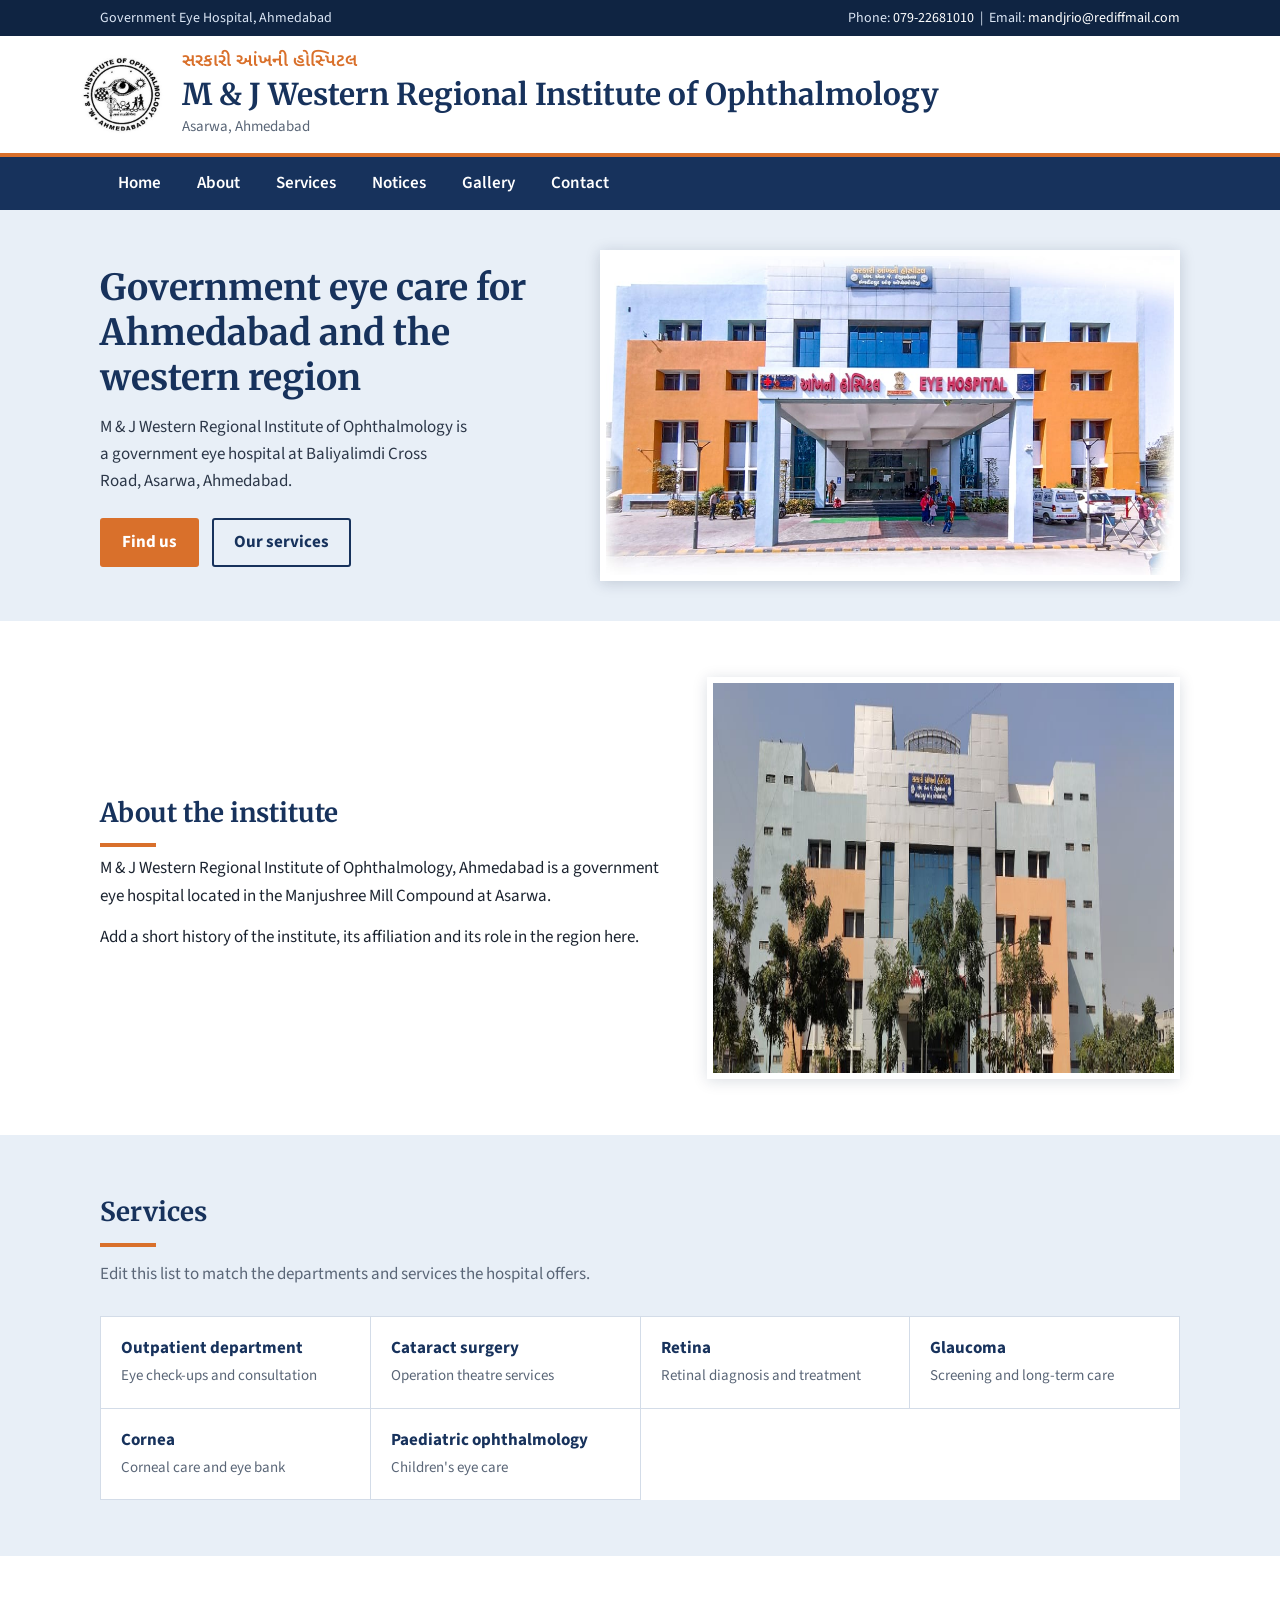
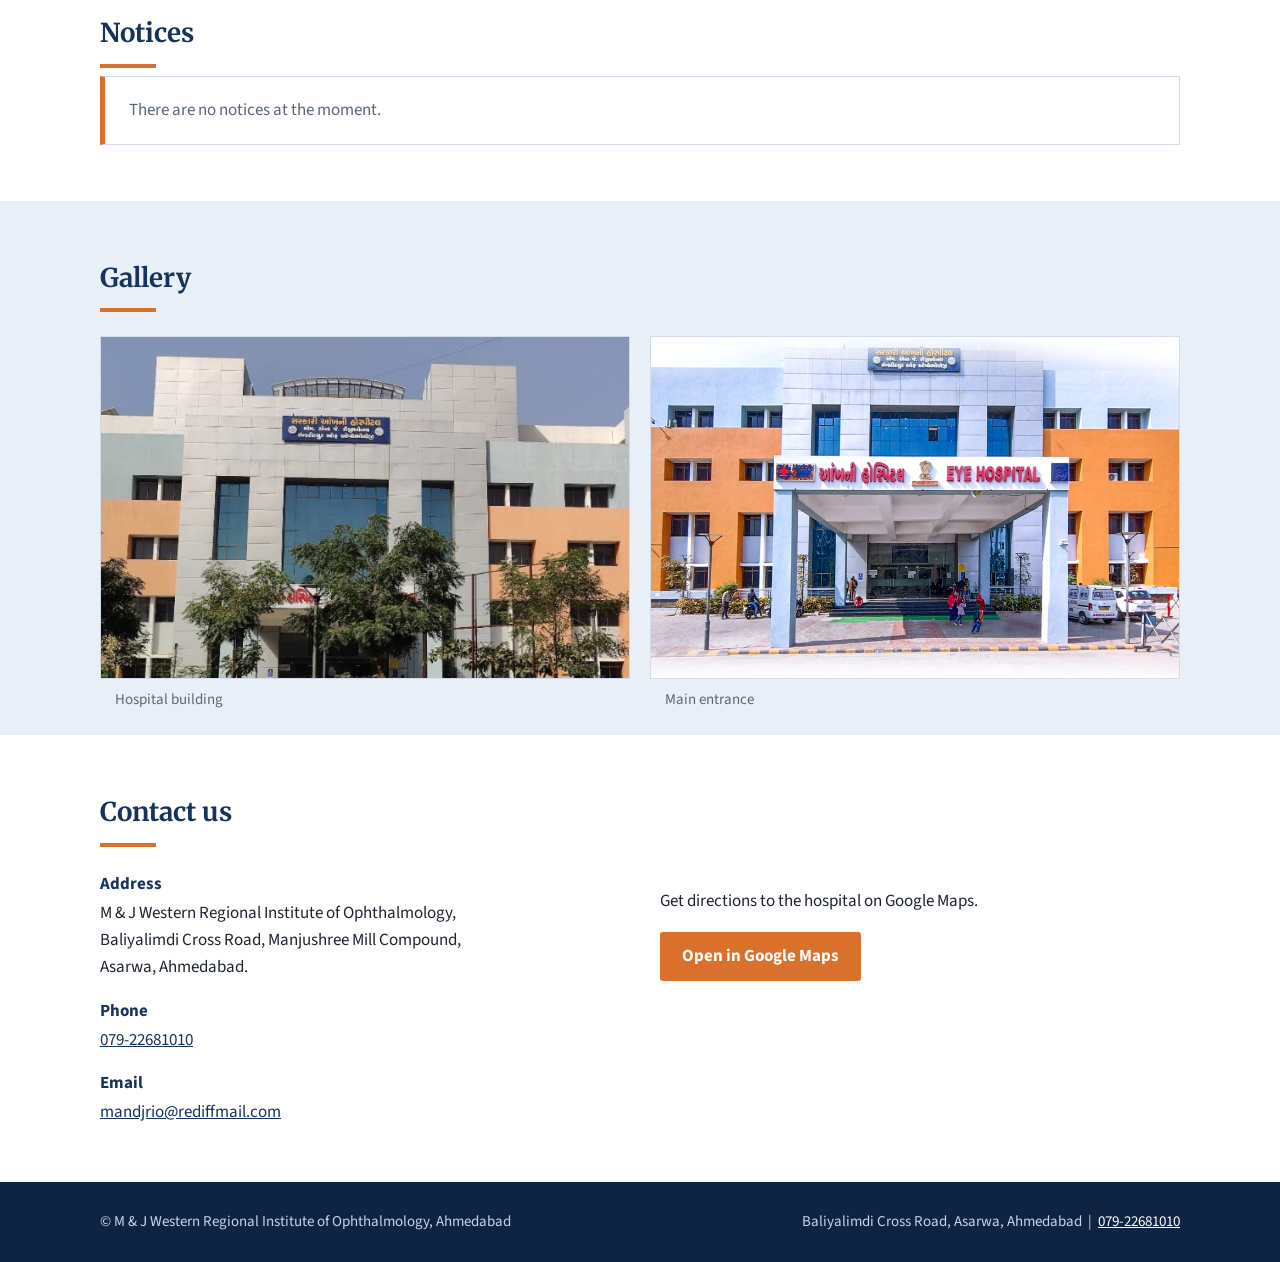
==== commit 20f0d8f0: "Add files via upload" ====
--- a/index.html
+++ b/index.html
@@ -5,7 +5,7 @@
 <meta name="viewport" content="width=device-width, initial-scale=1">
 <title>M &amp; J Western Regional Institute of Ophthalmology, Ahmedabad</title>
 <meta name="description" content="M &amp; J Western Regional Institute of Ophthalmology, Government Eye Hospital, Asarwa, Ahmedabad. Address, contact details and services.">
-<link rel="icon" href="Webfoto/logo.jpeg">
+<link rel="icon" href="webfoto/logo.jpeg">
 <link rel="preconnect" href="https://fonts.googleapis.com">
 <link rel="preconnect" href="https://fonts.gstatic.com" crossorigin>
 <link href="https://fonts.googleapis.com/css2?family=Merriweather:wght@700&family=Noto+Sans+Gujarati:wght@400;600&family=Source+Sans+3:wght@400;600;700&display=swap" rel="stylesheet">
@@ -121,7 +121,7 @@
 
 <header class="site">
   <div class="wrap brand">
-    <img src="Webfoto/logo.jpeg" alt="M. &amp; J. Institute of Ophthalmology, Ahmedabad emblem" width="84" height="84">
+    <img src="webfoto/logo.jpeg" alt="M. &amp; J. Institute of Ophthalmology, Ahmedabad emblem" width="84" height="84">
     <div>
       <div class="gu" lang="gu">સરકારી આંખની હોસ્પિટલ</div>
       <h1>M &amp; J Western Regional Institute of Ophthalmology</h1>
@@ -153,7 +153,7 @@
         <a class="btn alt" href="#services">Our services</a>
       </div>
       <figure>
-        <img src="Webfoto/hospital-front-2.jpeg" alt="Main entrance of the Eye Hospital with the signboard in Gujarati and English" width="1081" height="607">
+        <img src="webfoto/hospital-front-2.jpeg" alt="Main entrance of the Eye Hospital with the signboard in Gujarati and English" width="1081" height="607">
       </figure>
     </div>
   </div>
@@ -165,7 +165,7 @@
         <p>M &amp; J Western Regional Institute of Ophthalmology, Ahmedabad is a government eye hospital located in the Manjushree Mill Compound at Asarwa.</p>
         <p>Add a short history of the institute, its affiliation and its role in the region here.</p>
       </div>
-      <img src="Webfoto/hospital-front-1.jpeg" alt="Front view of the hospital building" width="1280" height="402">
+      <img src="webfoto/hospital-front-1.jpeg" alt="Front view of the hospital building" width="1280" height="402">
     </div>
   </section>
 
@@ -200,11 +200,11 @@
       <h2 class="title">Gallery</h2>
       <div class="gallery" style="margin-top:24px">
         <figure>
-          <img src="Webfoto/hospital-front-1.jpeg" alt="Hospital building seen from the front gardens" loading="lazy">
+          <img src="webfoto/hospital-front-1.jpeg" alt="Hospital building seen from the front gardens" loading="lazy">
           <figcaption>Hospital building</figcaption>
         </figure>
         <figure>
-          <img src="Webfoto/hospital-front-2.jpeg" alt="Hospital entrance with ambulance parked outside" loading="lazy">
+          <img src="webfoto/hospital-front-2.jpeg" alt="Hospital entrance with ambulance parked outside" loading="lazy">
           <figcaption>Main entrance</figcaption>
         </figure>
       </div>
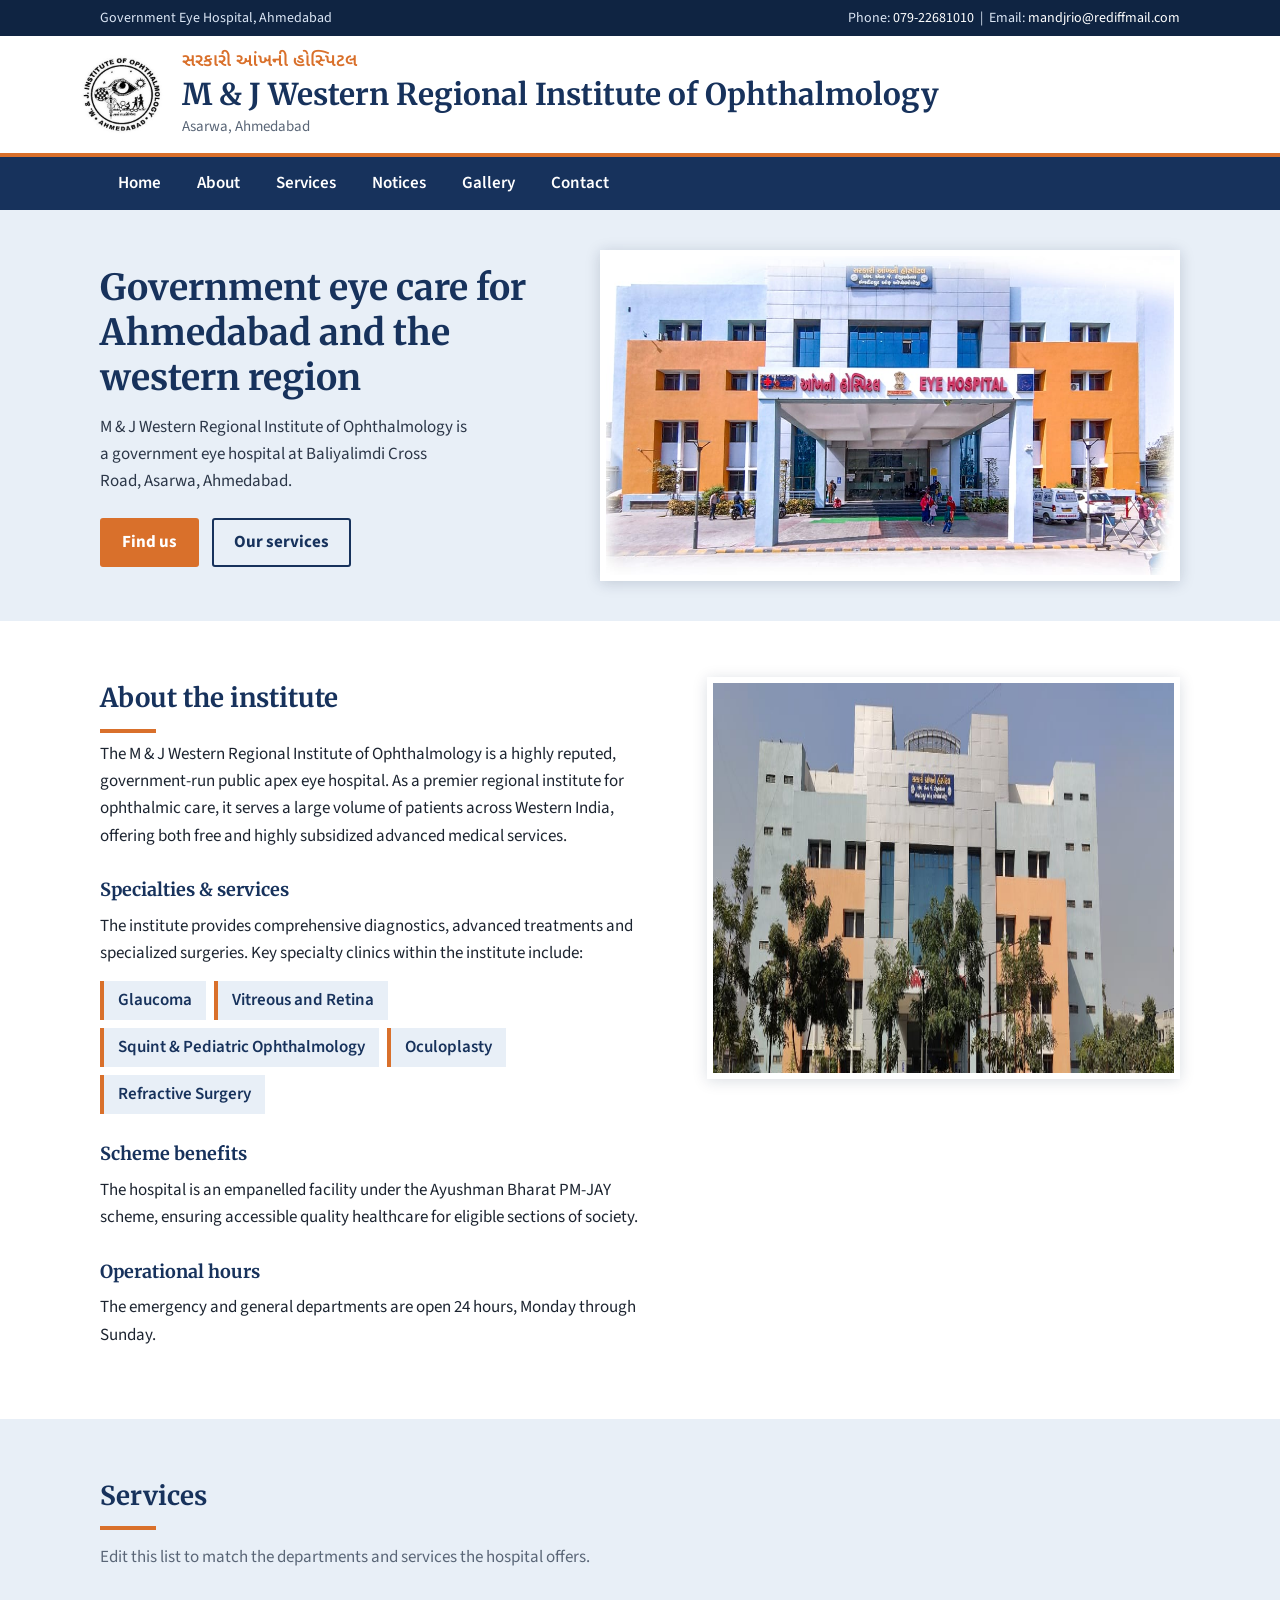
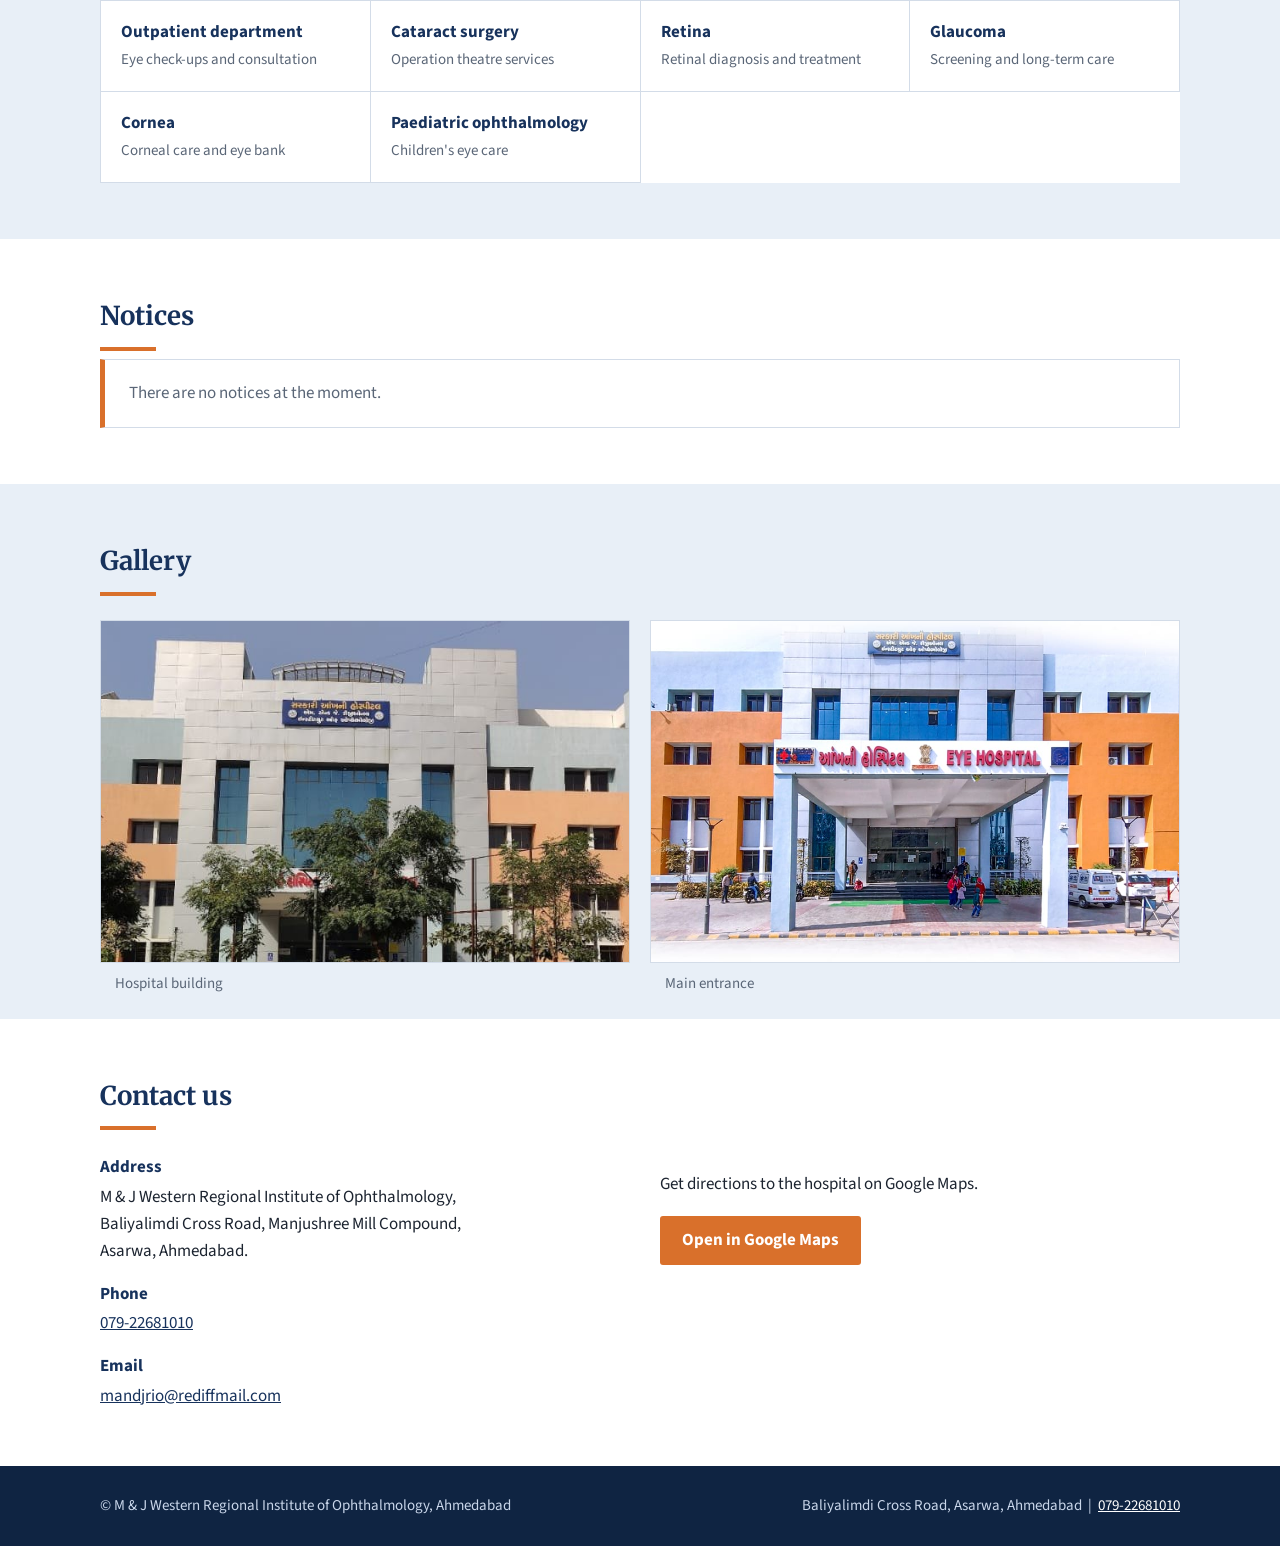
==== commit 59b22ec0: "Update index.html" ====
--- a/index.html
+++ b/index.html
@@ -76,7 +76,11 @@
 
   .about { display: grid; grid-template-columns: 1.2fr 1fr; gap: 40px; align-items: center; }
   .about p { margin: 0 0 14px; }
-  .about img { width: 100%; border: 6px solid #fff; box-shadow: 0 2px 14px rgba(15, 36, 66, .15); }
+  .about h3 { font-family: Merriweather, Georgia, serif; font-size: 18px; color: var(--navy); margin: 26px 0 8px; }
+  .about .clinics { list-style: none; margin: 0 0 14px; padding: 0; display: flex; flex-wrap: wrap; gap: 8px; }
+  .about .clinics li { background: var(--sky); border-left: 4px solid var(--saffron); padding: 6px 14px; font-weight: 600; color: var(--navy); }
+  .about { align-items: start; }
+  .about img { position: sticky; top: 72px; width: 100%; border: 6px solid #fff; box-shadow: 0 2px 14px rgba(15, 36, 66, .15); }
 
   .services { list-style: none; margin: 0; padding: 0; display: grid; grid-template-columns: repeat(auto-fill, minmax(240px, 1fr)); gap: 0; border-top: 1px solid var(--line); border-left: 1px solid var(--line); background: #fff; }
   .services li { padding: 18px 20px; border-right: 1px solid var(--line); border-bottom: 1px solid var(--line); }
@@ -162,8 +166,23 @@
     <div class="wrap about">
       <div>
         <h2 class="title">About the institute</h2>
-        <p>M &amp; J Western Regional Institute of Ophthalmology, Ahmedabad is a government eye hospital located in the Manjushree Mill Compound at Asarwa.</p>
-        <p>Add a short history of the institute, its affiliation and its role in the region here.</p>
+        <p>The M &amp; J Western Regional Institute of Ophthalmology is a highly reputed, government-run public apex eye hospital. As a premier regional institute for ophthalmic care, it serves a large volume of patients across Western India, offering both free and highly subsidized advanced medical services.</p>
+
+        <h3>Specialties &amp; services</h3>
+        <p>The institute provides comprehensive diagnostics, advanced treatments and specialized surgeries. Key specialty clinics within the institute include:</p>
+        <ul class="clinics">
+          <li>Glaucoma</li>
+          <li>Vitreous and Retina</li>
+          <li>Squint &amp; Pediatric Ophthalmology</li>
+          <li>Oculoplasty</li>
+          <li>Refractive Surgery</li>
+        </ul>
+
+        <h3>Scheme benefits</h3>
+        <p>The hospital is an empanelled facility under the Ayushman Bharat PM-JAY scheme, ensuring accessible quality healthcare for eligible sections of society.</p>
+
+        <h3>Operational hours</h3>
+        <p>The emergency and general departments are open 24 hours, Monday through Sunday.</p>
       </div>
       <img src="webfoto/hospital-front-1.jpeg" alt="Front view of the hospital building" width="1280" height="402">
     </div>
